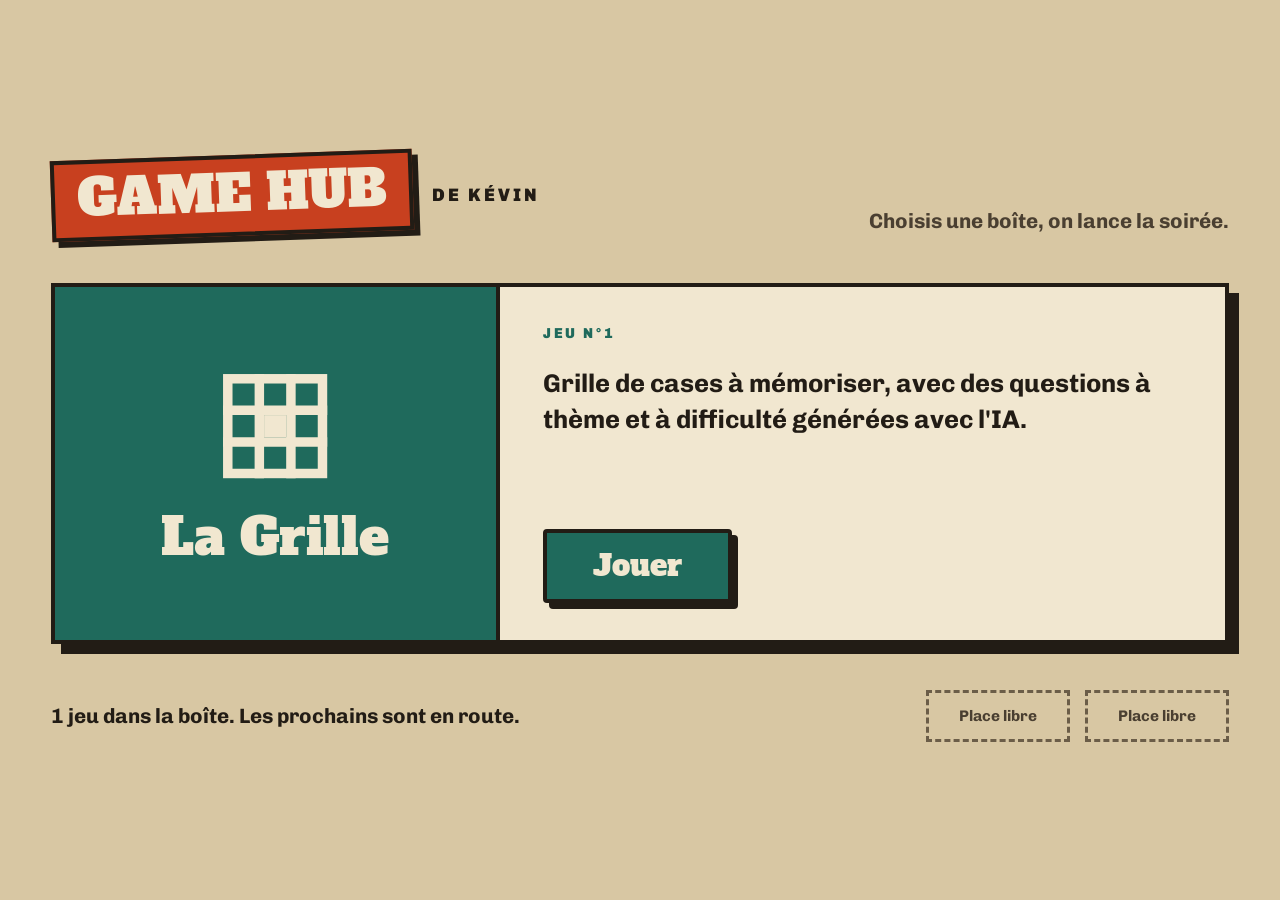
==== index.html @ 926112a7 "Nouvelle direction artistique « boîte de jeu cartonnée » - commun.css : couleurs, polices, boutons, " ====
<!DOCTYPE html>
<html lang="fr">
<head>
<meta charset="UTF-8">
<meta name="viewport" content="width=device-width, initial-scale=1.0">
<title>Game Hub by Kévin</title>
<link rel="preconnect" href="https://fonts.googleapis.com">
<link rel="preconnect" href="https://fonts.gstatic.com" crossorigin>
<link rel="stylesheet" href="commun.css">
<style>
    body {
        display: flex;
        flex-direction: column;
        padding: clamp(1.5rem, 4vw, 3rem) clamp(1rem, 4vw, 4rem) 3rem;
    }

    .page {
        width: 100%;
        max-width: 72rem;
        margin: auto;
        display: flex;
        flex-direction: column;
        gap: clamp(1.8rem, 4vw, 2.6rem);
    }

    header {
        display: flex;
        align-items: flex-end;
        justify-content: space-between;
        flex-wrap: wrap;
        gap: 1rem 2rem;
    }

    .marque {
        display: flex;
        align-items: center;
        flex-wrap: wrap;
        gap: 0.6rem 1rem;
    }

    .logo {
        font-size: clamp(2rem, 5vw, 2.8rem);
        line-height: 1;
    }

    .signature {
        font-weight: 900;
        font-size: 1rem;
        letter-spacing: 0.18em;
        text-transform: uppercase;
    }

    .tagline {
        font-size: 1.15rem;
        font-weight: 700;
        color: var(--encre-douce);
    }

    /* ---------- L'étagère de boîtes ---------- */

    .etagere {
        display: grid;
        grid-template-columns: repeat(auto-fill, minmax(min(100%, 19rem), 1fr));
        gap: 2rem;
    }

    .couvercle {
        --jeu-texte: var(--carton);
        display: flex;
        flex-direction: column;
        color: var(--encre);
        text-decoration: none;
        background: var(--carton);
        border: var(--trait) solid var(--encre);
        box-shadow: var(--ombre);
        transition: transform 0.15s cubic-bezier(.3, 1.6, .5, 1), box-shadow 0.15s cubic-bezier(.3, 1.6, .5, 1);
    }

    .couvercle:hover {
        transform: translate(-4px, -4px);
        box-shadow: var(--ombre-forte);
    }

    .couvercle:active {
        transform: translate(5px, 5px);
        box-shadow: 1px 1px 0 var(--encre);
        transition-duration: 0.05s;
    }

    .couvercle-face {
        display: flex;
        align-items: center;
        gap: 1rem;
        padding: 1.2rem 1.4rem;
        color: var(--jeu-texte);
        background: var(--jeu);
        border-bottom: var(--trait) solid var(--encre);
    }

    .couvercle-face svg {
        width: 3.2rem;
        height: 3.2rem;
        flex-shrink: 0;
    }

    .couvercle-titre {
        font-family: var(--police-titre);
        font-size: 1.7rem;
        line-height: 1.05;
    }

    .couvercle-dos {
        flex: 1;
        display: flex;
        flex-direction: column;
        gap: 1rem;
        padding: 1.3rem 1.4rem 1.5rem;
    }

    .couvercle-numero { color: var(--jeu); }

    .couvercle-description {
        flex: 1;
        font-size: 1.05rem;
        font-weight: 700;
        line-height: 1.4;
    }

    .couvercle-jouer {
        align-self: flex-start;
        font-family: var(--police-titre);
        font-size: 1.25rem;
        color: var(--jeu-texte);
        background: var(--jeu);
        border: var(--trait) solid var(--encre);
        border-radius: var(--rayon);
        box-shadow: 4px 4px 0 var(--encre);
        padding: 0.4em 1.3em;
    }

    /* Un seul jeu : la boîte prend toute la largeur, couvercle à gauche */
    .couvercle:only-child {
        grid-column: 1 / -1;
        flex-direction: row;
        min-height: 20rem;
        box-shadow: var(--ombre-forte);
    }

    .couvercle:only-child:hover { box-shadow: 14px 14px 0 var(--encre); }

    .couvercle:only-child .couvercle-face {
        width: 38%;
        flex-direction: column;
        justify-content: center;
        gap: 1.2rem;
        padding: 2rem;
        border-bottom: 0;
        border-right: var(--trait) solid var(--encre);
        text-align: center;
    }

    .couvercle:only-child .couvercle-face svg { width: 7rem; height: 7rem; }
    .couvercle:only-child .couvercle-titre { font-size: clamp(2rem, 4vw, 2.8rem); }
    .couvercle:only-child .couvercle-dos { padding: 2rem 2.4rem; gap: 1.3rem; }
    .couvercle:only-child .couvercle-description { font-size: clamp(1.15rem, 2vw, 1.5rem); }
    .couvercle:only-child .couvercle-jouer { font-size: 1.6rem; padding: 0.45em 1.6em; box-shadow: var(--ombre); }

    @media (max-width: 640px) {
        .couvercle:only-child { flex-direction: column; min-height: 0; }
        .couvercle:only-child .couvercle-face {
            width: auto;
            flex-direction: row;
            justify-content: flex-start;
            padding: 1.2rem 1.4rem;
            border-right: 0;
            border-bottom: var(--trait) solid var(--encre);
            text-align: left;
        }
        .couvercle:only-child .couvercle-face svg { width: 3.4rem; height: 3.4rem; }
        .couvercle:only-child .couvercle-dos { padding: 1.3rem 1.4rem 1.5rem; }
    }

    /* ---------- Pied de page ---------- */

    footer {
        display: flex;
        align-items: center;
        flex-wrap: wrap;
        gap: 1rem 1.5rem;
    }

    .compte {
        font-size: 1.15rem;
        font-weight: 700;
    }

    .places {
        flex: 1;
        display: flex;
        justify-content: flex-end;
        flex-wrap: wrap;
        gap: 0.8rem;
    }

    .place-libre {
        width: 8rem;
        padding: 0.8em 0;
        text-align: center;
        font-size: 0.85rem;
        font-weight: 700;
        color: var(--encre-douce);
        border: var(--trait-fin) dashed #6B5D48;
    }
</style>
</head>
<body>
    <div class="page">
        <header>
            <div class="marque">
                <h1 class="tampon logo">GAME HUB</h1>
                <span class="signature">de Kévin</span>
            </div>
            <p class="tagline">Choisis une boîte, on lance la soirée.</p>
        </header>

        <main class="etagere" id="gamesGrid"></main>

        <footer>
            <p class="compte" id="footerCount"></p>
            <div class="places" id="freeSlots" aria-hidden="true"></div>
        </footer>
    </div>

    <script>
        // Icônes du hub : trait épais, angles carrés, dans une grille 48×48.
        const ICONS = {
            dice: '<svg viewBox="0 0 48 48" fill="none" stroke="currentColor" stroke-width="4" stroke-linecap="square" stroke-linejoin="miter" aria-hidden="true"><rect x="7" y="7" width="34" height="34"/><rect x="14" y="14" width="5" height="5" fill="currentColor" stroke="none"/><rect x="29" y="14" width="5" height="5" fill="currentColor" stroke="none"/><rect x="21.5" y="21.5" width="5" height="5" fill="currentColor" stroke="none"/><rect x="14" y="29" width="5" height="5" fill="currentColor" stroke="none"/><rect x="29" y="29" width="5" height="5" fill="currentColor" stroke="none"/></svg>',
            music: '<svg viewBox="0 0 48 48" fill="none" stroke="currentColor" stroke-width="4" stroke-linecap="square" stroke-linejoin="miter" aria-hidden="true"><rect x="9" y="30" width="10" height="9"/><rect x="29" y="25" width="10" height="9"/><path d="M19 30V12l20-5v18"/></svg>',
            bolt: '<svg viewBox="0 0 48 48" fill="none" stroke="currentColor" stroke-width="4" stroke-linecap="square" stroke-linejoin="miter" aria-hidden="true"><path d="M27 5L11 27h10l-3 16 19-24H27l4-14z"/></svg>',
            clock: '<svg viewBox="0 0 48 48" fill="none" stroke="currentColor" stroke-width="4" stroke-linecap="square" stroke-linejoin="miter" aria-hidden="true"><circle cx="24" cy="24" r="17"/><path d="M24 14v11l7 5"/></svg>',
            key: '<svg viewBox="0 0 48 48" fill="none" stroke="currentColor" stroke-width="4" stroke-linecap="square" stroke-linejoin="miter" aria-hidden="true"><rect x="7" y="16" width="16" height="16"/><path d="M23 24h18M34 24v7M41 24v7"/></svg>',
            grid: '<svg viewBox="0 0 48 48" fill="none" stroke="currentColor" stroke-width="3.6" stroke-linecap="square" stroke-linejoin="miter" aria-hidden="true"><rect x="6" y="6" width="36" height="36"/><path d="M18 6v36M30 6v36M6 18h36M6 30h36"/><rect x="19.8" y="19.8" width="8.4" height="8.4" fill="currentColor" stroke="none"/></svg>',
            camera: '<svg viewBox="0 0 48 48" fill="none" stroke="currentColor" stroke-width="4" stroke-linecap="square" stroke-linejoin="miter" aria-hidden="true"><rect x="5" y="15" width="38" height="25"/><path d="M17 15l3-6h8l3 6"/><rect x="17" y="21" width="14" height="13"/></svg>',
            bars: '<svg viewBox="0 0 48 48" fill="none" stroke="currentColor" stroke-width="4" stroke-linecap="square" stroke-linejoin="miter" aria-hidden="true"><rect x="7" y="28" width="9" height="13"/><rect x="20" y="18" width="9" height="23"/><rect x="33" y="7" width="9" height="34"/></svg>'
        };

        // Ajouter un jeu = ajouter une entrée ici. "folder" doit correspondre au nom exact du dossier contenant son index.html
        // (minuscules, sans espaces, accents ni apostrophes : le serveur en ligne respecte la casse, contrairement à Windows).
        // "icon" doit référencer une clé de ICONS ci-dessus (ou en ajouter une nouvelle dans le même style de trait).
        // "color" : de préférence une encre de commun.css (tomate #C8401F, ocre #E3A21A, sapin #1F6A5C, prusse #2A4A7A, prune #7E3A58, ciel #8FC0CF).
        const GAMES = [
            {
                folder: 'la-grille',
                title: 'La Grille',
                icon: 'grid',
                color: '#1F6A5C',
                description: "Grille de cases à mémoriser, avec des questions à thème et à difficulté générées avec l'IA."
            }
        ];

        // Texte foncé sur les couleurs claires, clair sur les foncées.
        function textColorFor(hex) {
            const n = parseInt(hex.replace('#', ''), 16);
            const [r, g, b] = [n >> 16, (n >> 8) & 255, n & 255].map(v => {
                v /= 255;
                return v <= 0.03928 ? v / 12.92 : Math.pow((v + 0.055) / 1.055, 2.4);
            });
            const lum = 0.2126 * r + 0.7152 * g + 0.0722 * b;
            return lum > 0.3 ? 'var(--encre)' : 'var(--carton)';
        }

        function countLabel(n) {
            if (n === 1) return '1 jeu dans la boîte. Les prochains sont en route.';
            if (n < 5) return `${n} jeux dans la boîte. De quoi tenir la soirée.`;
            return `${n} jeux dans la boîte. Personne ne rentre avant minuit.`;
        }

        function renderGames() {
            const grid = document.getElementById('gamesGrid');
            grid.innerHTML = '';

            GAMES.forEach((game, index) => {
                const card = document.createElement('a');
                card.className = 'couvercle';
                card.href = encodeURIComponent(game.folder) + '/index.html';
                card.style.setProperty('--jeu', game.color);
                card.style.setProperty('--jeu-texte', textColorFor(game.color));

                const face = document.createElement('div');
                face.className = 'couvercle-face';
                face.innerHTML = ICONS[game.icon] || '';

                const title = document.createElement('h2');
                title.className = 'couvercle-titre';
                title.textContent = game.title;
                face.appendChild(title);

                const back = document.createElement('div');
                back.className = 'couvercle-dos';

                const number = document.createElement('div');
                number.className = 'surtitre couvercle-numero';
                number.textContent = `Jeu n°${index + 1}`;

                const desc = document.createElement('p');
                desc.className = 'couvercle-description';
                desc.textContent = game.description;

                const play = document.createElement('div');
                play.className = 'couvercle-jouer';
                play.textContent = 'Jouer';

                back.appendChild(number);
                back.appendChild(desc);
                back.appendChild(play);
                card.appendChild(face);
                card.appendChild(back);
                grid.appendChild(card);
            });

            document.getElementById('footerCount').textContent = countLabel(GAMES.length);

            const slots = document.getElementById('freeSlots');
            slots.innerHTML = '';
            for (let i = GAMES.length; i < 3; i++) {
                const slot = document.createElement('div');
                slot.className = 'place-libre';
                slot.textContent = 'Place libre';
                slots.appendChild(slot);
            }
        }

        renderGames();
    </script>
</body>
</html>
---- commun.css ----
/* =====================================================================
   Direction artistique commune du Game Hub — « Boîte de jeu cartonnée »
   Partagée par le hub (index.html) et chaque jeu (../commun.css).
   Un jeu définit sa couleur avec --jeu (et --jeu-texte si sa couleur est claire).
   ===================================================================== */

@import url('https://fonts.googleapis.com/css2?family=Alfa+Slab+One&family=Chivo:wght@400;700;900&display=swap');

:root {
    /* Fond et matières */
    --kraft: #D8C7A3;
    --kraft-fonce: #C9B68C;
    --carton: #F1E7D0;
    --encre: #221C15;
    --encre-douce: #4A3F31;
    --filet: #CDBB94;

    /* Encres d'imprimerie : couleurs de jeux et de joueurs */
    --tomate: #C8401F;
    --ocre: #E3A21A;
    --sapin: #1F6A5C;
    --prusse: #2A4A7A;
    --prune: #7E3A58;
    --ciel: #8FC0CF;

    /* Couleur du jeu courant (chaque jeu la redéfinit) */
    --jeu: var(--tomate);
    --jeu-texte: var(--carton);

    /* Typographie */
    --police-titre: 'Alfa Slab One', 'Rockwell', Georgia, serif;
    --police-texte: 'Chivo', 'Segoe UI', Arial, sans-serif;

    /* Traits et ombres franches (jamais d'ombre floue) */
    --trait: 4px;
    --trait-fin: 3px;
    --ombre: 6px 6px 0 var(--encre);
    --ombre-forte: 10px 10px 0 var(--encre);
    --rayon: 4px;
}

/* Le texte grandit avec l'écran : confortable sur mobile, lisible à 3 m sur la TV */
html {
    font-size: clamp(16px, 0.55vw + 11px, 24px);
}

*,
*::before,
*::after {
    margin: 0;
    padding: 0;
    box-sizing: border-box;
}

body {
    min-height: 100vh;
    background: var(--kraft);
    color: var(--encre);
    font-family: var(--police-texte);
    font-size: 1rem;
    line-height: 1.4;
    -webkit-font-smoothing: antialiased;
}

h1, h2, h3 {
    font-family: var(--police-titre);
    font-weight: 400;
    line-height: 1.1;
}

:focus-visible {
    outline: 4px solid var(--ocre);
    outline-offset: 3px;
}

/* ---------- Tampon (logo, mentions) ---------- */

.tampon {
    display: inline-block;
    font-family: var(--police-titre);
    color: var(--carton);
    background: var(--tomate);
    border: var(--trait) solid var(--encre);
    box-shadow: var(--ombre);
    padding: 0.2em 0.45em 0.25em;
    transform: rotate(-2deg);
}

.mention {
    display: inline-block;
    font-weight: 900;
    font-size: 0.8rem;
    letter-spacing: 0.12em;
    text-transform: uppercase;
    border: var(--trait-fin) solid var(--encre);
    padding: 0.3em 0.65em;
}

.surtitre {
    font-weight: 900;
    font-size: 0.8rem;
    letter-spacing: 0.18em;
    text-transform: uppercase;
}

/* ---------- Cartes ---------- */

.carte {
    background: var(--carton);
    border: var(--trait) solid var(--encre);
    box-shadow: var(--ombre);
}

/* ---------- Icônes : trait épais, angles carrés ---------- */

.icone {
    display: inline-flex;
    align-items: center;
    justify-content: center;
    flex-shrink: 0;
    background: var(--jeu);
    color: var(--jeu-texte);
    border: var(--trait) solid var(--encre);
}

.icone svg {
    width: 62%;
    height: 62%;
}

/* ---------- Boutons ---------- */

.btn {
    display: inline-flex;
    align-items: center;
    justify-content: center;
    gap: 0.5em;
    font-family: var(--police-texte);
    font-weight: 900;
    font-size: 1rem;
    line-height: 1.1;
    color: var(--encre);
    background: var(--carton);
    border: var(--trait-fin) solid var(--encre);
    border-radius: var(--rayon);
    box-shadow: 4px 4px 0 var(--encre);
    padding: 0.75em 1.3em;
    cursor: pointer;
    text-decoration: none;
    transition: transform 0.12s cubic-bezier(.3, 1.6, .5, 1), box-shadow 0.12s cubic-bezier(.3, 1.6, .5, 1);
}

.btn:hover {
    transform: translate(-2px, -2px);
    box-shadow: 6px 6px 0 var(--encre);
}

.btn:active {
    transform: translate(4px, 4px);
    box-shadow: 0 0 0 var(--encre);
    transition-duration: 0.05s;
}

.btn:disabled {
    opacity: 0.5;
    cursor: default;
    transform: none;
    box-shadow: 4px 4px 0 var(--encre);
}

/* Le bouton qui lance la partie : il domine l'écran */
.btn-jeu,
.btn-geant {
    font-family: var(--police-titre);
    font-weight: 400;
    color: var(--jeu-texte);
    background: var(--jeu);
    border-width: var(--trait);
    box-shadow: var(--ombre);
}

.btn-geant {
    font-size: 1.9rem;
    padding: 0.55em 1.2em;
}

.btn-jeu:hover,
.btn-geant:hover {
    box-shadow: 9px 9px 0 var(--encre);
}

.btn-positive { color: var(--carton); background: var(--sapin); }
.btn-destructive { color: var(--carton); background: var(--tomate); }
.btn-info { color: var(--encre); background: var(--ocre); }
.btn-neutral { color: var(--encre); background: var(--carton); }

.btn-small {
    font-size: 0.85rem;
    padding: 0.55em 0.95em;
    box-shadow: 3px 3px 0 var(--encre);
}

.btn-small:hover { box-shadow: 4px 4px 0 var(--encre); }

/* Lien discret, pour les actions secondaires */
.btn-lien {
    font-family: var(--police-texte);
    font-weight: 700;
    font-size: 0.9rem;
    color: var(--encre-douce);
    background: none;
    border: 0;
    padding: 0.4em 0.2em;
    text-decoration: underline;
    text-underline-offset: 0.2em;
    cursor: pointer;
}

.btn-lien:hover { color: var(--encre); }

/* ---------- Barre en haut de chaque jeu ---------- */

.barre-jeu {
    display: flex;
    align-items: center;
    flex-wrap: wrap;
    gap: 1rem 1.5rem;
    margin-bottom: 1.5rem;
}

.retour-hub {
    display: inline-flex;
    align-items: center;
    gap: 0.4em;
    font-weight: 900;
    font-size: 0.95rem;
    color: var(--encre);
    background: var(--carton);
    border: var(--trait-fin) solid var(--encre);
    padding: 0.55em 0.9em;
    text-decoration: none;
    transition: transform 0.12s ease;
}

.retour-hub svg { width: 1em; height: 1em; }
.retour-hub:hover { transform: translateX(-3px); }

.titre-jeu {
    display: flex;
    align-items: center;
    gap: 0.7rem;
    font-size: clamp(1.8rem, 3vw, 2.6rem);
}

.titre-jeu .icone {
    width: 1.45em;
    height: 1.45em;
}

/* ---------- Onglets ---------- */

.onglets {
    display: inline-flex;
    margin-left: auto;
    border: var(--trait-fin) solid var(--encre);
    background: var(--carton);
}

.onglets .tab {
    font-family: var(--police-texte);
    font-weight: 900;
    font-size: 1rem;
    color: var(--encre);
    background: transparent;
    border: 0;
    padding: 0.7em 1.3em;
    cursor: pointer;
}

.onglets .tab + .tab { border-left: var(--trait-fin) solid var(--encre); }
.onglets .tab:hover:not(.active) { background: var(--kraft); }
.onglets .tab.active { color: var(--carton); background: var(--encre); }

/* ---------- Champs ---------- */

.champ {
    display: flex;
    flex-direction: column;
    gap: 0.35rem;
}

.champ label,
.etiquette-champ {
    font-weight: 900;
    font-size: 0.75rem;
    letter-spacing: 0.1em;
    text-transform: uppercase;
    color: var(--encre-douce);
}

input[type="text"],
input[type="number"],
select,
textarea {
    font-family: var(--police-texte);
    font-size: 1rem;
    font-weight: 700;
    color: var(--encre);
    background: #FFFDF7;
    border: var(--trait-fin) solid var(--encre);
    border-radius: var(--rayon);
    padding: 0.5em 0.65em;
    min-width: 0;
}

input[type="text"]:focus,
input[type="number"]:focus,
select:focus,
textarea:focus {
    outline: none;
    box-shadow: 0 0 0 3px var(--ocre);
}

input[type="color"] {
    width: 3rem;
    height: 2.6rem;
    padding: 0;
    border: var(--trait-fin) solid var(--encre);
    border-radius: var(--rayon);
    background: none;
    cursor: pointer;
}

input[type="color"]::-webkit-color-swatch-wrapper { padding: 0; }
input[type="color"]::-webkit-color-swatch { border: 0; }
input[type="color"]::-moz-color-swatch { border: 0; }

/* ---------- Pastille de couleur (joueur, thème) ---------- */

.pastille {
    display: inline-block;
    flex-shrink: 0;
    width: 1.4rem;
    height: 1.4rem;
    border: var(--trait-fin) solid var(--encre);
    vertical-align: middle;
}

/* ---------- Notification ---------- */

.notification {
    position: fixed;
    top: 1.2rem;
    right: 1.2rem;
    z-index: 1000;
    max-width: min(22rem, calc(100vw - 2.4rem));
    font-weight: 900;
    color: var(--carton);
    background: var(--encre);
    border: var(--trait-fin) solid var(--encre);
    box-shadow: 5px 5px 0 var(--ocre);
    padding: 0.85em 1.2em;
    animation: notif-entree 0.3s cubic-bezier(.3, 1.4, .5, 1), notif-sortie 0.3s 2.7s ease-in forwards;
}

@keyframes notif-entree {
    from { transform: translateY(-140%); }
    to { transform: translateY(0); }
}

@keyframes notif-sortie {
    to { transform: translateY(-140%); opacity: 0; }
}

@media (prefers-reduced-motion: reduce) {
    *,
    *::before,
    *::after {
        animation-duration: 0.01ms !important;
        transition-duration: 0.01ms !important;
    }
}
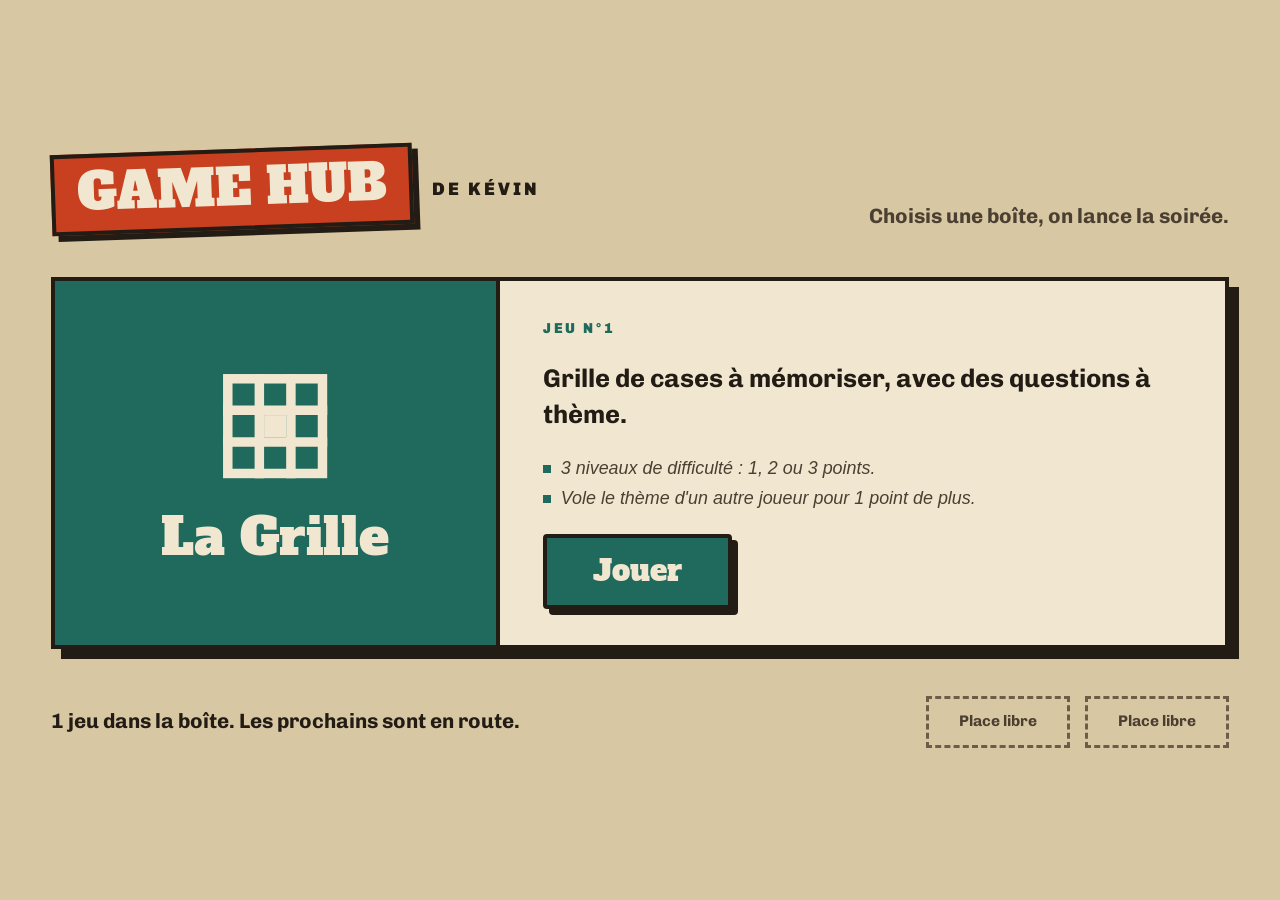
==== commit a25ad6c8: "Hub : description de La Grille simplifiée et règles affichées sous la description Co-Authored-By: Cl" ====
--- a/index.html
+++ b/index.html
@@ -120,10 +120,35 @@
     .couvercle-numero { color: var(--jeu); }
 
     .couvercle-description {
-        flex: 1;
         font-size: 1.05rem;
         font-weight: 700;
         line-height: 1.4;
+    }
+
+    .couvercle-regles {
+        flex: 1;
+        list-style: none;
+        display: flex;
+        flex-direction: column;
+        gap: 0.25rem;
+        font-size: 0.9rem;
+        font-style: italic;
+        color: var(--encre-douce);
+    }
+
+    .couvercle-regles li {
+        position: relative;
+        padding-left: 1em;
+    }
+
+    .couvercle-regles li::before {
+        content: '';
+        position: absolute;
+        left: 0;
+        top: 0.5em;
+        width: 0.45em;
+        height: 0.45em;
+        background: var(--jeu);
     }
 
     .couvercle-jouer {
@@ -163,6 +188,7 @@
     .couvercle:only-child .couvercle-titre { font-size: clamp(2rem, 4vw, 2.8rem); }
     .couvercle:only-child .couvercle-dos { padding: 2rem 2.4rem; gap: 1.3rem; }
     .couvercle:only-child .couvercle-description { font-size: clamp(1.15rem, 2vw, 1.5rem); }
+    .couvercle:only-child .couvercle-regles { font-size: clamp(0.9rem, 1.4vw, 1.1rem); }
     .couvercle:only-child .couvercle-jouer { font-size: 1.6rem; padding: 0.45em 1.6em; box-shadow: var(--ombre); }
 
     @media (max-width: 640px) {
@@ -247,6 +273,7 @@
         // Ajouter un jeu = ajouter une entrée ici. "folder" doit correspondre au nom exact du dossier contenant son index.html
         // (minuscules, sans espaces, accents ni apostrophes : le serveur en ligne respecte la casse, contrairement à Windows).
         // "icon" doit référencer une clé de ICONS ci-dessus (ou en ajouter une nouvelle dans le même style de trait).
+        // "rules" (facultatif) : quelques règles courtes, affichées en petit sous la description.
         // "color" : de préférence une encre de commun.css (tomate #C8401F, ocre #E3A21A, sapin #1F6A5C, prusse #2A4A7A, prune #7E3A58, ciel #8FC0CF).
         const GAMES = [
             {
@@ -254,7 +281,11 @@
                 title: 'La Grille',
                 icon: 'grid',
                 color: '#1F6A5C',
-                description: "Grille de cases à mémoriser, avec des questions à thème et à difficulté générées avec l'IA."
+                description: "Grille de cases à mémoriser, avec des questions à thème.",
+                rules: [
+                    '3 niveaux de difficulté : 1, 2 ou 3 points.',
+                    "Vole le thème d'un autre joueur pour 1 point de plus."
+                ]
             }
         ];
 
@@ -312,6 +343,18 @@
 
                 back.appendChild(number);
                 back.appendChild(desc);
+
+                if (game.rules && game.rules.length) {
+                    const rules = document.createElement('ul');
+                    rules.className = 'couvercle-regles';
+                    game.rules.forEach(rule => {
+                        const item = document.createElement('li');
+                        item.textContent = rule;
+                        rules.appendChild(item);
+                    });
+                    back.appendChild(rules);
+                }
+
                 back.appendChild(play);
                 card.appendChild(face);
                 card.appendChild(back);
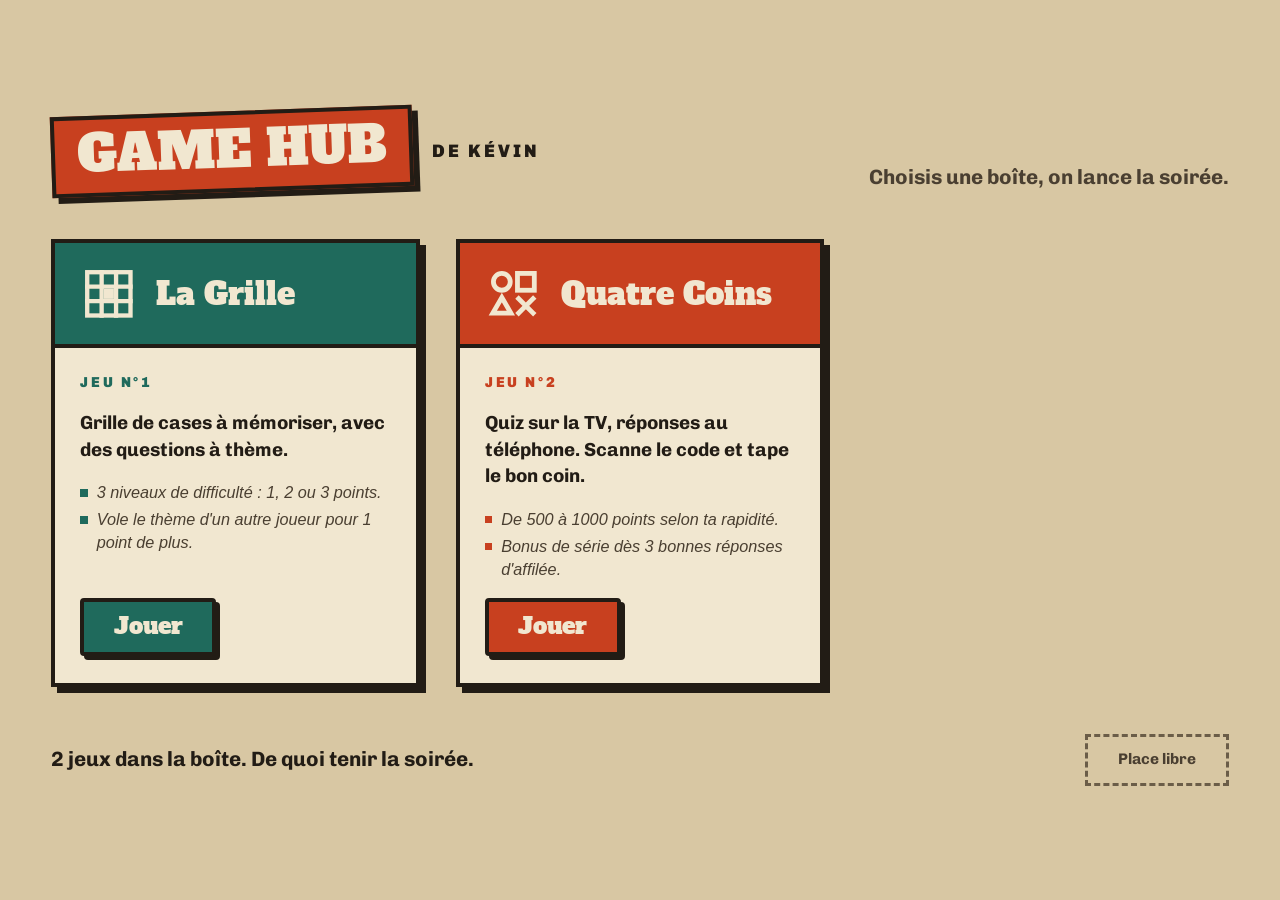
==== commit 28f4673c: "Nouveau jeu « Quatre Coins » : quiz multijoueur TV + téléphones (Firebase) Co-Authored-By: Claude Op" ====
--- a/index.html
+++ b/index.html
@@ -267,7 +267,8 @@
             key: '<svg viewBox="0 0 48 48" fill="none" stroke="currentColor" stroke-width="4" stroke-linecap="square" stroke-linejoin="miter" aria-hidden="true"><rect x="7" y="16" width="16" height="16"/><path d="M23 24h18M34 24v7M41 24v7"/></svg>',
             grid: '<svg viewBox="0 0 48 48" fill="none" stroke="currentColor" stroke-width="3.6" stroke-linecap="square" stroke-linejoin="miter" aria-hidden="true"><rect x="6" y="6" width="36" height="36"/><path d="M18 6v36M30 6v36M6 18h36M6 30h36"/><rect x="19.8" y="19.8" width="8.4" height="8.4" fill="currentColor" stroke="none"/></svg>',
             camera: '<svg viewBox="0 0 48 48" fill="none" stroke="currentColor" stroke-width="4" stroke-linecap="square" stroke-linejoin="miter" aria-hidden="true"><rect x="5" y="15" width="38" height="25"/><path d="M17 15l3-6h8l3 6"/><rect x="17" y="21" width="14" height="13"/></svg>',
-            bars: '<svg viewBox="0 0 48 48" fill="none" stroke="currentColor" stroke-width="4" stroke-linecap="square" stroke-linejoin="miter" aria-hidden="true"><rect x="7" y="28" width="9" height="13"/><rect x="20" y="18" width="9" height="23"/><rect x="33" y="7" width="9" height="34"/></svg>'
+            bars: '<svg viewBox="0 0 48 48" fill="none" stroke="currentColor" stroke-width="4" stroke-linecap="square" stroke-linejoin="miter" aria-hidden="true"><rect x="7" y="28" width="9" height="13"/><rect x="20" y="18" width="9" height="23"/><rect x="33" y="7" width="9" height="34"/></svg>',
+            coins: '<svg viewBox="0 0 48 48" fill="none" stroke="currentColor" stroke-width="4" stroke-linecap="square" stroke-linejoin="miter" aria-hidden="true"><circle cx="14" cy="14" r="7"/><rect x="27" y="7" width="14" height="14"/><path d="M14 27l7.5 13h-15z"/><path d="M28 28l12 12M40 28L28 40"/></svg>'
         };
 
         // Ajouter un jeu = ajouter une entrée ici. "folder" doit correspondre au nom exact du dossier contenant son index.html
@@ -286,6 +287,17 @@
                     '3 niveaux de difficulté : 1, 2 ou 3 points.',
                     "Vole le thème d'un autre joueur pour 1 point de plus."
                 ]
+            },
+            {
+                folder: 'quatre-coins',
+                title: 'Quatre Coins',
+                icon: 'coins',
+                color: '#C8401F',
+                description: 'Quiz sur la TV, réponses au téléphone. Scanne le code et tape le bon coin.',
+                rules: [
+                    'De 500 à 1000 points selon ta rapidité.',
+                    'Bonus de série dès 3 bonnes réponses d\'affilée.'
+                ]
             }
         ];
 
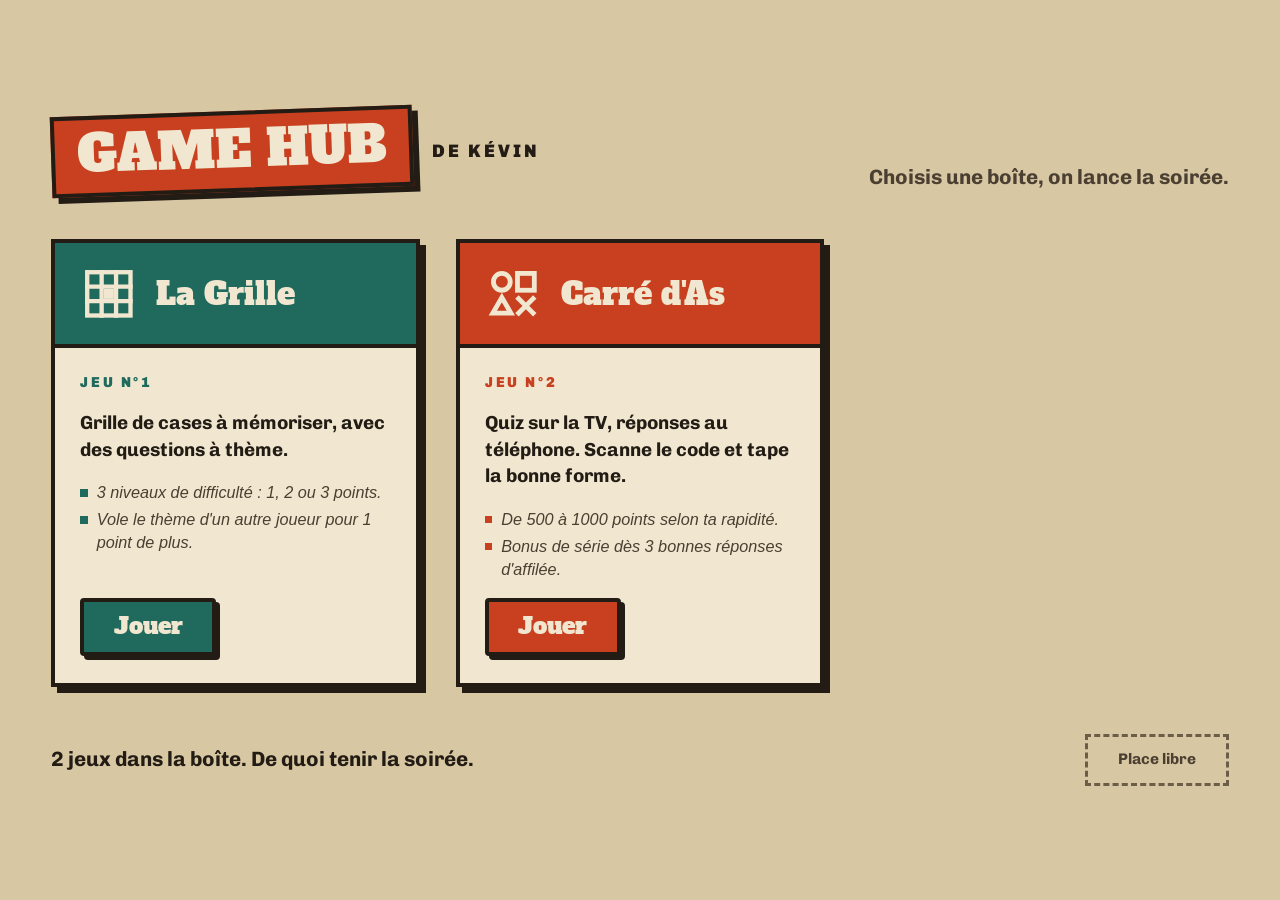
==== commit 8006ca43: "Carré d'As : textes renommés, mise en page téléphone portrait/paysage, pseudo mis en avant Co-Author" ====
--- a/index.html
+++ b/index.html
@@ -289,11 +289,11 @@
                 ]
             },
             {
-                folder: 'quatre-coins',
-                title: 'Quatre Coins',
+                folder: 'carre-d-as',
+                title: "Carré d'As",
                 icon: 'coins',
                 color: '#C8401F',
-                description: 'Quiz sur la TV, réponses au téléphone. Scanne le code et tape le bon coin.',
+                description: 'Quiz sur la TV, réponses au téléphone. Scanne le code et tape la bonne forme.',
                 rules: [
                     'De 500 à 1000 points selon ta rapidité.',
                     'Bonus de série dès 3 bonnes réponses d\'affilée.'
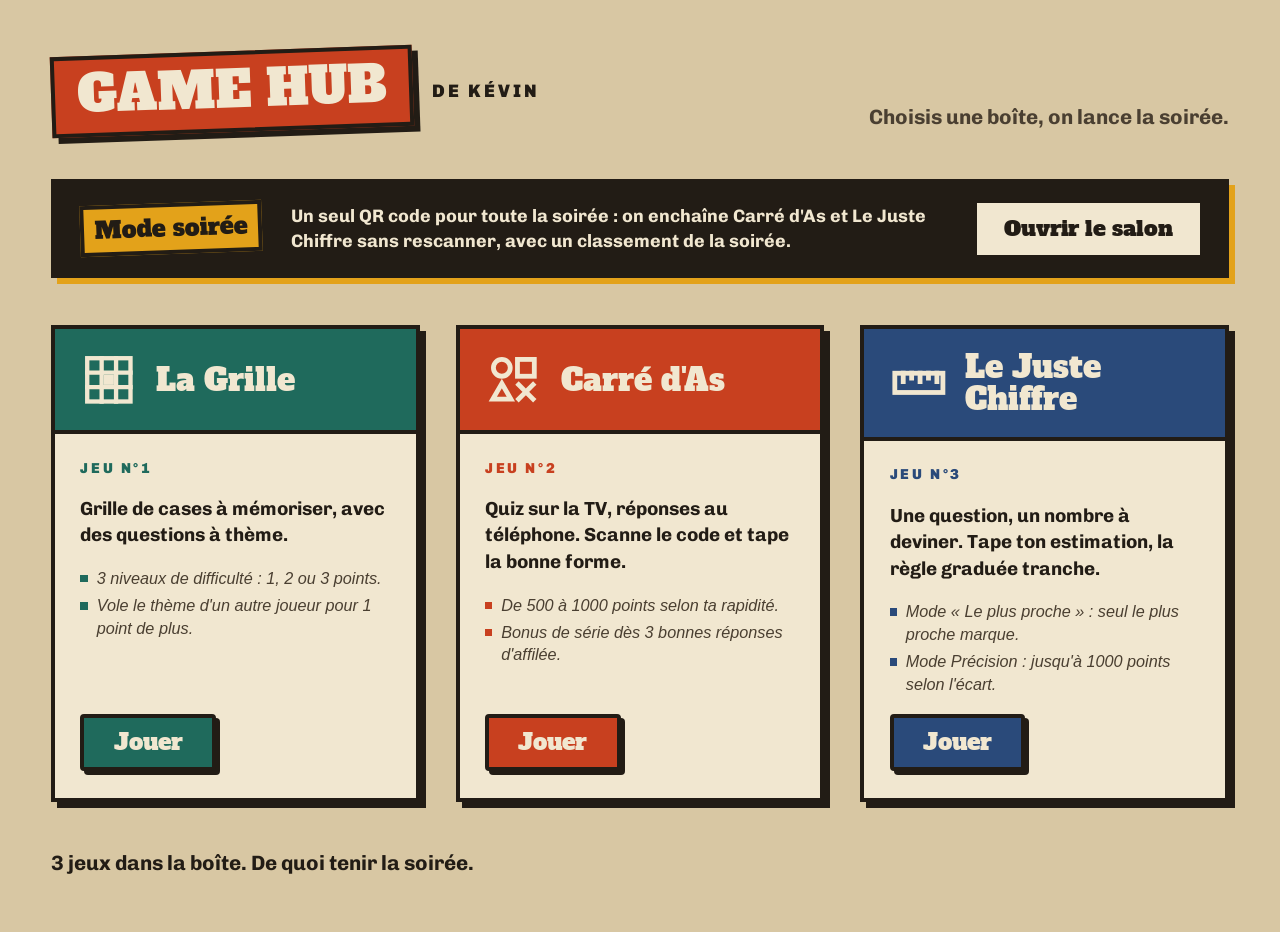
==== commit 4541f794: "Mode soirée et nouveau jeu : Le Juste Chiffre - Salon de soirée (soiree/) : un seul QR code pour tou" ====
--- a/index.html
+++ b/index.html
@@ -206,6 +206,49 @@
         .couvercle:only-child .couvercle-dos { padding: 1.3rem 1.4rem 1.5rem; }
     }
 
+    /* ---------- Bandeau du mode soirée ---------- */
+
+    .soiree {
+        display: flex;
+        align-items: center;
+        flex-wrap: wrap;
+        gap: 1rem 1.6rem;
+        color: var(--carton);
+        text-decoration: none;
+        background: var(--encre);
+        border: var(--trait) solid var(--encre);
+        box-shadow: 6px 6px 0 var(--ocre);
+        padding: 1.1rem 1.4rem;
+        transition: transform 0.15s cubic-bezier(.3, 1.6, .5, 1), box-shadow 0.15s cubic-bezier(.3, 1.6, .5, 1);
+    }
+
+    .soiree:hover {
+        transform: translate(-3px, -3px);
+        box-shadow: 9px 9px 0 var(--ocre);
+    }
+
+    .soiree-tampon {
+        font-size: 1.3rem;
+        color: var(--encre);
+        background: var(--ocre);
+        box-shadow: none;
+    }
+
+    .soiree-texte {
+        flex: 1 1 20rem;
+        font-weight: 700;
+        line-height: 1.4;
+    }
+
+    .soiree-lancer {
+        font-family: var(--police-titre);
+        font-size: 1.2rem;
+        color: var(--encre);
+        background: var(--carton);
+        border: var(--trait-fin) solid var(--carton);
+        padding: 0.35em 1.1em;
+    }
+
     /* ---------- Pied de page ---------- */
 
     footer {
@@ -249,6 +292,12 @@
             <p class="tagline">Choisis une boîte, on lance la soirée.</p>
         </header>
 
+        <a class="soiree" href="soiree/index.html">
+            <span class="tampon soiree-tampon">Mode soirée</span>
+            <span class="soiree-texte">Un seul QR code pour toute la soirée : on enchaîne Carré d'As et Le Juste Chiffre sans rescanner, avec un classement de la soirée.</span>
+            <span class="soiree-lancer" id="soireeLancer">Ouvrir le salon</span>
+        </a>
+
         <main class="etagere" id="gamesGrid"></main>
 
         <footer>
@@ -268,6 +317,7 @@
             grid: '<svg viewBox="0 0 48 48" fill="none" stroke="currentColor" stroke-width="3.6" stroke-linecap="square" stroke-linejoin="miter" aria-hidden="true"><rect x="6" y="6" width="36" height="36"/><path d="M18 6v36M30 6v36M6 18h36M6 30h36"/><rect x="19.8" y="19.8" width="8.4" height="8.4" fill="currentColor" stroke="none"/></svg>',
             camera: '<svg viewBox="0 0 48 48" fill="none" stroke="currentColor" stroke-width="4" stroke-linecap="square" stroke-linejoin="miter" aria-hidden="true"><rect x="5" y="15" width="38" height="25"/><path d="M17 15l3-6h8l3 6"/><rect x="17" y="21" width="14" height="13"/></svg>',
             bars: '<svg viewBox="0 0 48 48" fill="none" stroke="currentColor" stroke-width="4" stroke-linecap="square" stroke-linejoin="miter" aria-hidden="true"><rect x="7" y="28" width="9" height="13"/><rect x="20" y="18" width="9" height="23"/><rect x="33" y="7" width="9" height="34"/></svg>',
+            ruler: '<svg viewBox="0 0 48 48" fill="none" stroke="currentColor" stroke-width="4" stroke-linecap="square" stroke-linejoin="miter" aria-hidden="true"><rect x="4" y="16" width="40" height="16"/><path d="M11 16v7M18 16v4M25 16v7M32 16v4M39 16v7"/></svg>',
             coins: '<svg viewBox="0 0 48 48" fill="none" stroke="currentColor" stroke-width="4" stroke-linecap="square" stroke-linejoin="miter" aria-hidden="true"><circle cx="14" cy="14" r="7"/><rect x="27" y="7" width="14" height="14"/><path d="M14 27l7.5 13h-15z"/><path d="M28 28l12 12M40 28L28 40"/></svg>'
         };
 
@@ -298,6 +348,17 @@
                     'De 500 à 1000 points selon ta rapidité.',
                     'Bonus de série dès 3 bonnes réponses d\'affilée.'
                 ]
+            },
+            {
+                folder: 'juste-chiffre',
+                title: 'Le Juste Chiffre',
+                icon: 'ruler',
+                color: '#2A4A7A',
+                description: 'Une question, un nombre à deviner. Tape ton estimation, la règle graduée tranche.',
+                rules: [
+                    'Mode « Le plus proche » : seul le plus proche marque.',
+                    'Mode Précision : jusqu\'à 1000 points selon l\'écart.'
+                ]
             }
         ];
 
@@ -386,6 +447,11 @@
         }
 
         renderGames();
+
+        // Une soirée est déjà ouverte sur cette TV : on propose d'y revenir
+        try {
+            if (localStorage.getItem('hub.soiree')) document.getElementById('soireeLancer').textContent = 'Revenir au salon';
+        } catch { /* stockage indisponible */ }
     </script>
 </body>
 </html>
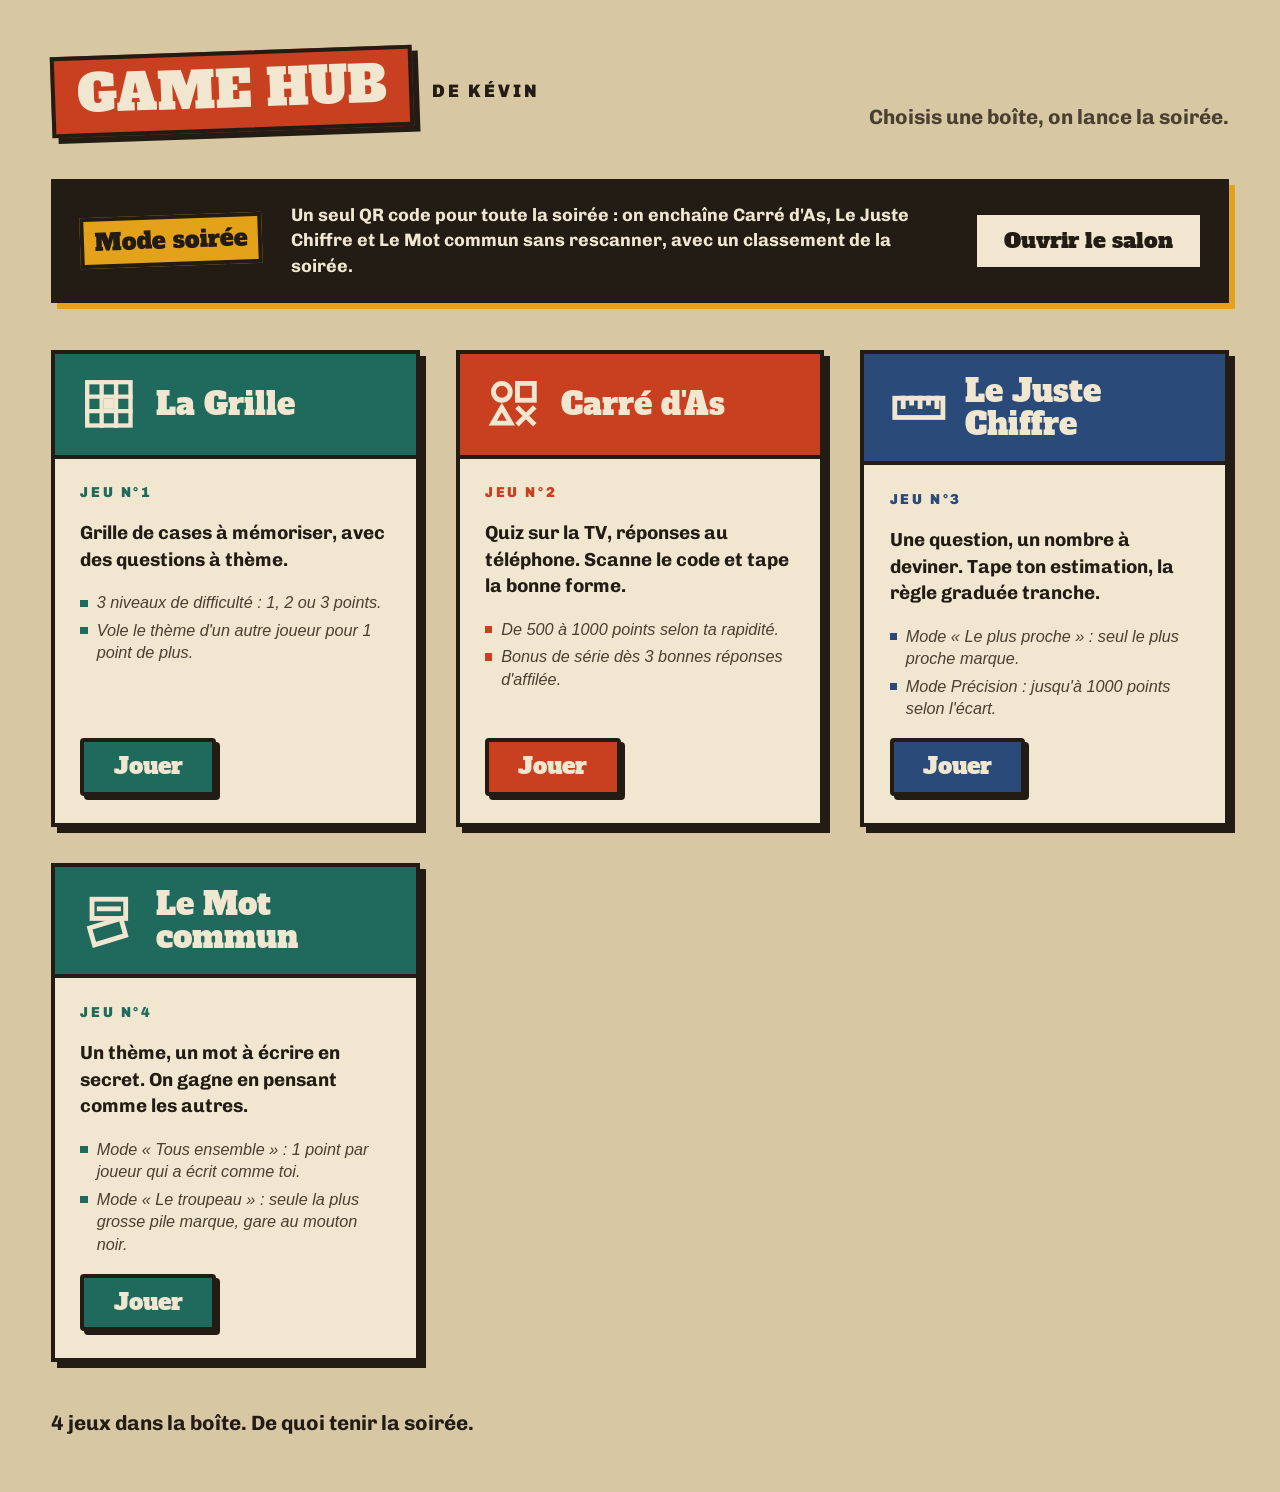
==== commit 606a1ff4: "-" ====
--- a/index.html
+++ b/index.html
@@ -294,7 +294,7 @@
 
         <a class="soiree" href="soiree/index.html">
             <span class="tampon soiree-tampon">Mode soirée</span>
-            <span class="soiree-texte">Un seul QR code pour toute la soirée : on enchaîne Carré d'As et Le Juste Chiffre sans rescanner, avec un classement de la soirée.</span>
+            <span class="soiree-texte">Un seul QR code pour toute la soirée : on enchaîne Carré d'As, Le Juste Chiffre et Le Mot commun sans rescanner, avec un classement de la soirée.</span>
             <span class="soiree-lancer" id="soireeLancer">Ouvrir le salon</span>
         </a>
 
@@ -317,6 +317,7 @@
             grid: '<svg viewBox="0 0 48 48" fill="none" stroke="currentColor" stroke-width="3.6" stroke-linecap="square" stroke-linejoin="miter" aria-hidden="true"><rect x="6" y="6" width="36" height="36"/><path d="M18 6v36M30 6v36M6 18h36M6 30h36"/><rect x="19.8" y="19.8" width="8.4" height="8.4" fill="currentColor" stroke="none"/></svg>',
             camera: '<svg viewBox="0 0 48 48" fill="none" stroke="currentColor" stroke-width="4" stroke-linecap="square" stroke-linejoin="miter" aria-hidden="true"><rect x="5" y="15" width="38" height="25"/><path d="M17 15l3-6h8l3 6"/><rect x="17" y="21" width="14" height="13"/></svg>',
             bars: '<svg viewBox="0 0 48 48" fill="none" stroke="currentColor" stroke-width="4" stroke-linecap="square" stroke-linejoin="miter" aria-hidden="true"><rect x="7" y="28" width="9" height="13"/><rect x="20" y="18" width="9" height="23"/><rect x="33" y="7" width="9" height="34"/></svg>',
+            papiers: '<svg viewBox="0 0 48 48" fill="none" stroke="currentColor" stroke-width="4" stroke-linecap="square" stroke-linejoin="miter" aria-hidden="true"><path d="M8 30l26-8 4 14-26 8z"/><rect x="10" y="6" width="28" height="16"/><path d="M16 14h16"/></svg>',
             ruler: '<svg viewBox="0 0 48 48" fill="none" stroke="currentColor" stroke-width="4" stroke-linecap="square" stroke-linejoin="miter" aria-hidden="true"><rect x="4" y="16" width="40" height="16"/><path d="M11 16v7M18 16v4M25 16v7M32 16v4M39 16v7"/></svg>',
             coins: '<svg viewBox="0 0 48 48" fill="none" stroke="currentColor" stroke-width="4" stroke-linecap="square" stroke-linejoin="miter" aria-hidden="true"><circle cx="14" cy="14" r="7"/><rect x="27" y="7" width="14" height="14"/><path d="M14 27l7.5 13h-15z"/><path d="M28 28l12 12M40 28L28 40"/></svg>'
         };
@@ -359,6 +360,17 @@
                     'Mode « Le plus proche » : seul le plus proche marque.',
                     'Mode Précision : jusqu\'à 1000 points selon l\'écart.'
                 ]
+            },
+            {
+                folder: 'mot-commun',
+                title: 'Le Mot commun',
+                icon: 'papiers',
+                color: '#1F6A5C',
+                description: 'Un thème, un mot à écrire en secret. On gagne en pensant comme les autres.',
+                rules: [
+                    'Mode « Tous ensemble » : 1 point par joueur qui a écrit comme toi.',
+                    'Mode « Le troupeau » : seule la plus grosse pile marque, gare au mouton noir.'
+                ]
             }
         ];
 
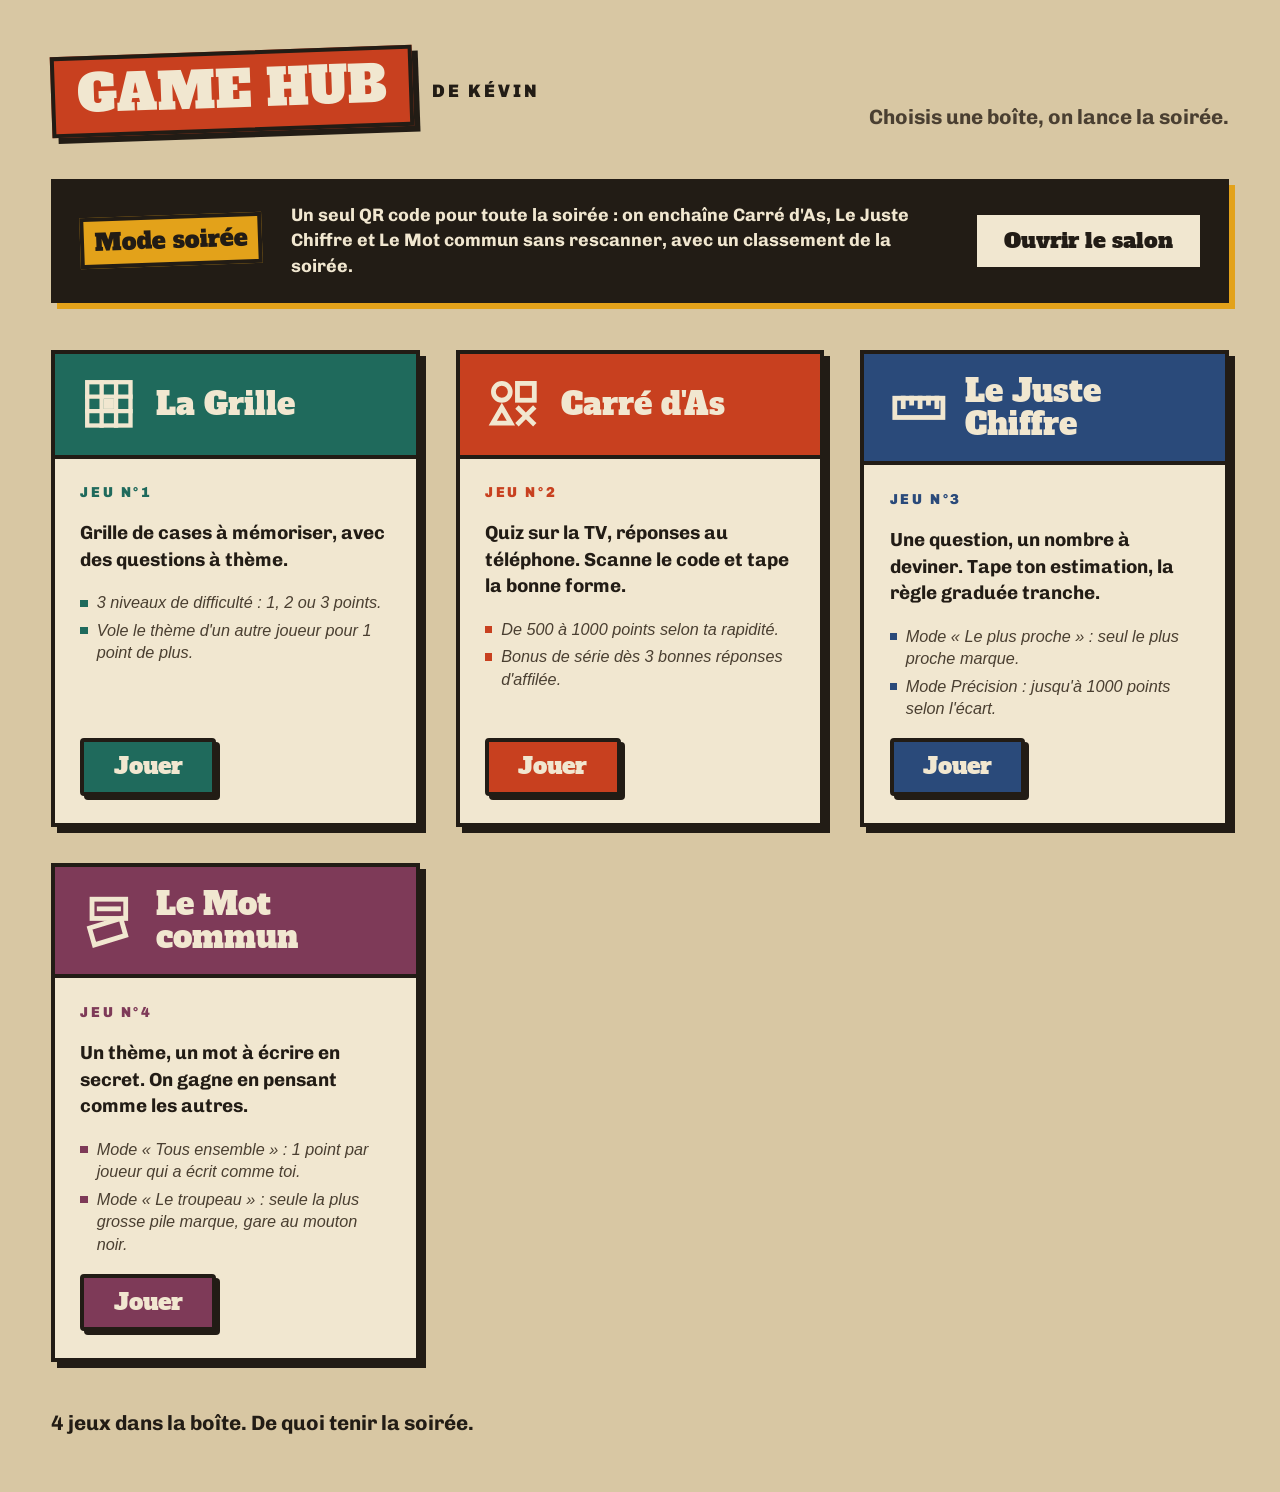
==== commit bedb28d3: "commit" ====
--- a/index.html
+++ b/index.html
@@ -365,7 +365,7 @@
                 folder: 'mot-commun',
                 title: 'Le Mot commun',
                 icon: 'papiers',
-                color: '#1F6A5C',
+                color: '#7E3A58',
                 description: 'Un thème, un mot à écrire en secret. On gagne en pensant comme les autres.',
                 rules: [
                     'Mode « Tous ensemble » : 1 point par joueur qui a écrit comme toi.',
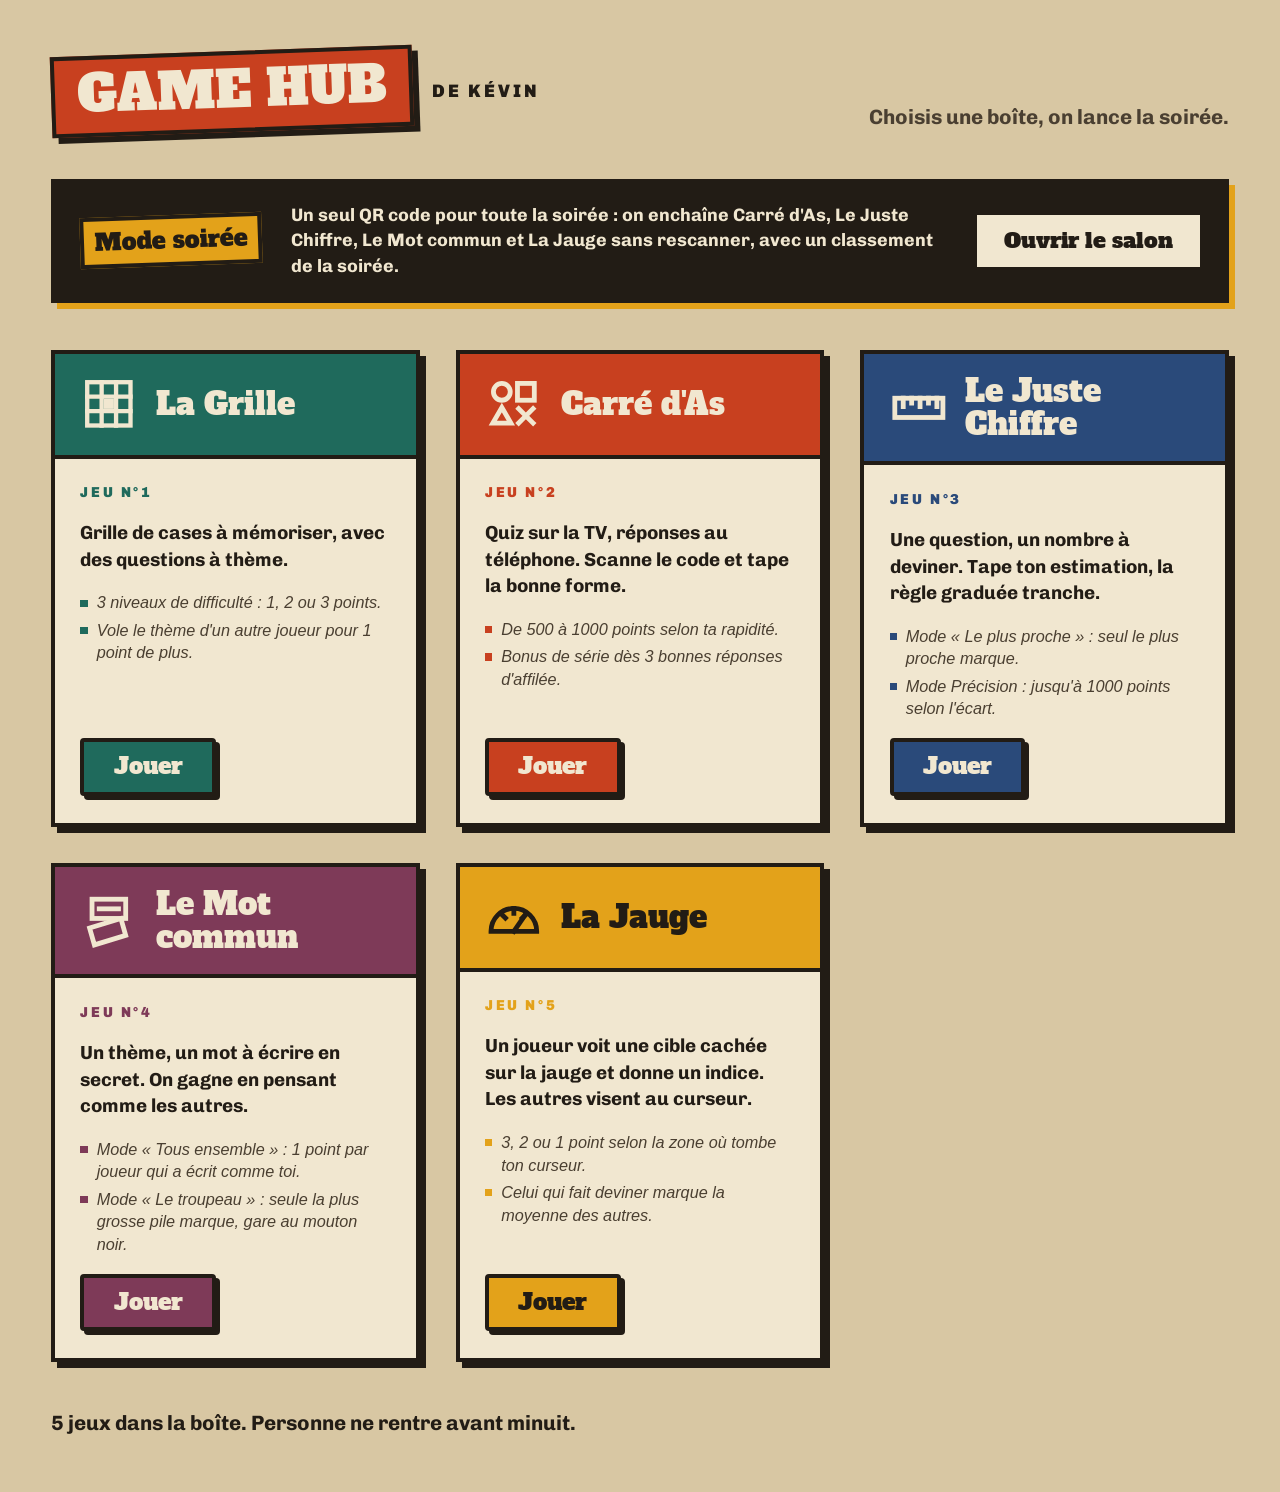
==== commit 202ad38f: "Nouveau jeu : La Jauge - Un joueur voit en secret une cible sur la jauge et donne un indice ; les au" ====
--- a/index.html
+++ b/index.html
@@ -294,7 +294,7 @@
 
         <a class="soiree" href="soiree/index.html">
             <span class="tampon soiree-tampon">Mode soirée</span>
-            <span class="soiree-texte">Un seul QR code pour toute la soirée : on enchaîne Carré d'As, Le Juste Chiffre et Le Mot commun sans rescanner, avec un classement de la soirée.</span>
+            <span class="soiree-texte">Un seul QR code pour toute la soirée : on enchaîne Carré d'As, Le Juste Chiffre, Le Mot commun et La Jauge sans rescanner, avec un classement de la soirée.</span>
             <span class="soiree-lancer" id="soireeLancer">Ouvrir le salon</span>
         </a>
 
@@ -318,6 +318,7 @@
             camera: '<svg viewBox="0 0 48 48" fill="none" stroke="currentColor" stroke-width="4" stroke-linecap="square" stroke-linejoin="miter" aria-hidden="true"><rect x="5" y="15" width="38" height="25"/><path d="M17 15l3-6h8l3 6"/><rect x="17" y="21" width="14" height="13"/></svg>',
             bars: '<svg viewBox="0 0 48 48" fill="none" stroke="currentColor" stroke-width="4" stroke-linecap="square" stroke-linejoin="miter" aria-hidden="true"><rect x="7" y="28" width="9" height="13"/><rect x="20" y="18" width="9" height="23"/><rect x="33" y="7" width="9" height="34"/></svg>',
             papiers: '<svg viewBox="0 0 48 48" fill="none" stroke="currentColor" stroke-width="4" stroke-linecap="square" stroke-linejoin="miter" aria-hidden="true"><path d="M8 30l26-8 4 14-26 8z"/><rect x="10" y="6" width="28" height="16"/><path d="M16 14h16"/></svg>',
+            jauge: '<svg viewBox="0 0 48 48" fill="none" stroke="currentColor" stroke-width="4" stroke-linecap="square" stroke-linejoin="miter" aria-hidden="true"><path d="M5 36a19 19 0 0 1 38 0z"/><path d="M24 36l9-13"/><path d="M14 22l3 3M24 17v4M34 22l-3 3"/></svg>',
             ruler: '<svg viewBox="0 0 48 48" fill="none" stroke="currentColor" stroke-width="4" stroke-linecap="square" stroke-linejoin="miter" aria-hidden="true"><rect x="4" y="16" width="40" height="16"/><path d="M11 16v7M18 16v4M25 16v7M32 16v4M39 16v7"/></svg>',
             coins: '<svg viewBox="0 0 48 48" fill="none" stroke="currentColor" stroke-width="4" stroke-linecap="square" stroke-linejoin="miter" aria-hidden="true"><circle cx="14" cy="14" r="7"/><rect x="27" y="7" width="14" height="14"/><path d="M14 27l7.5 13h-15z"/><path d="M28 28l12 12M40 28L28 40"/></svg>'
         };
@@ -371,6 +372,17 @@
                     'Mode « Tous ensemble » : 1 point par joueur qui a écrit comme toi.',
                     'Mode « Le troupeau » : seule la plus grosse pile marque, gare au mouton noir.'
                 ]
+            },
+            {
+                folder: 'jauge',
+                title: 'La Jauge',
+                icon: 'jauge',
+                color: '#E3A21A',
+                description: 'Un joueur voit une cible cachée sur la jauge et donne un indice. Les autres visent au curseur.',
+                rules: [
+                    '3, 2 ou 1 point selon la zone où tombe ton curseur.',
+                    'Celui qui fait deviner marque la moyenne des autres.'
+                ]
             }
         ];
 
